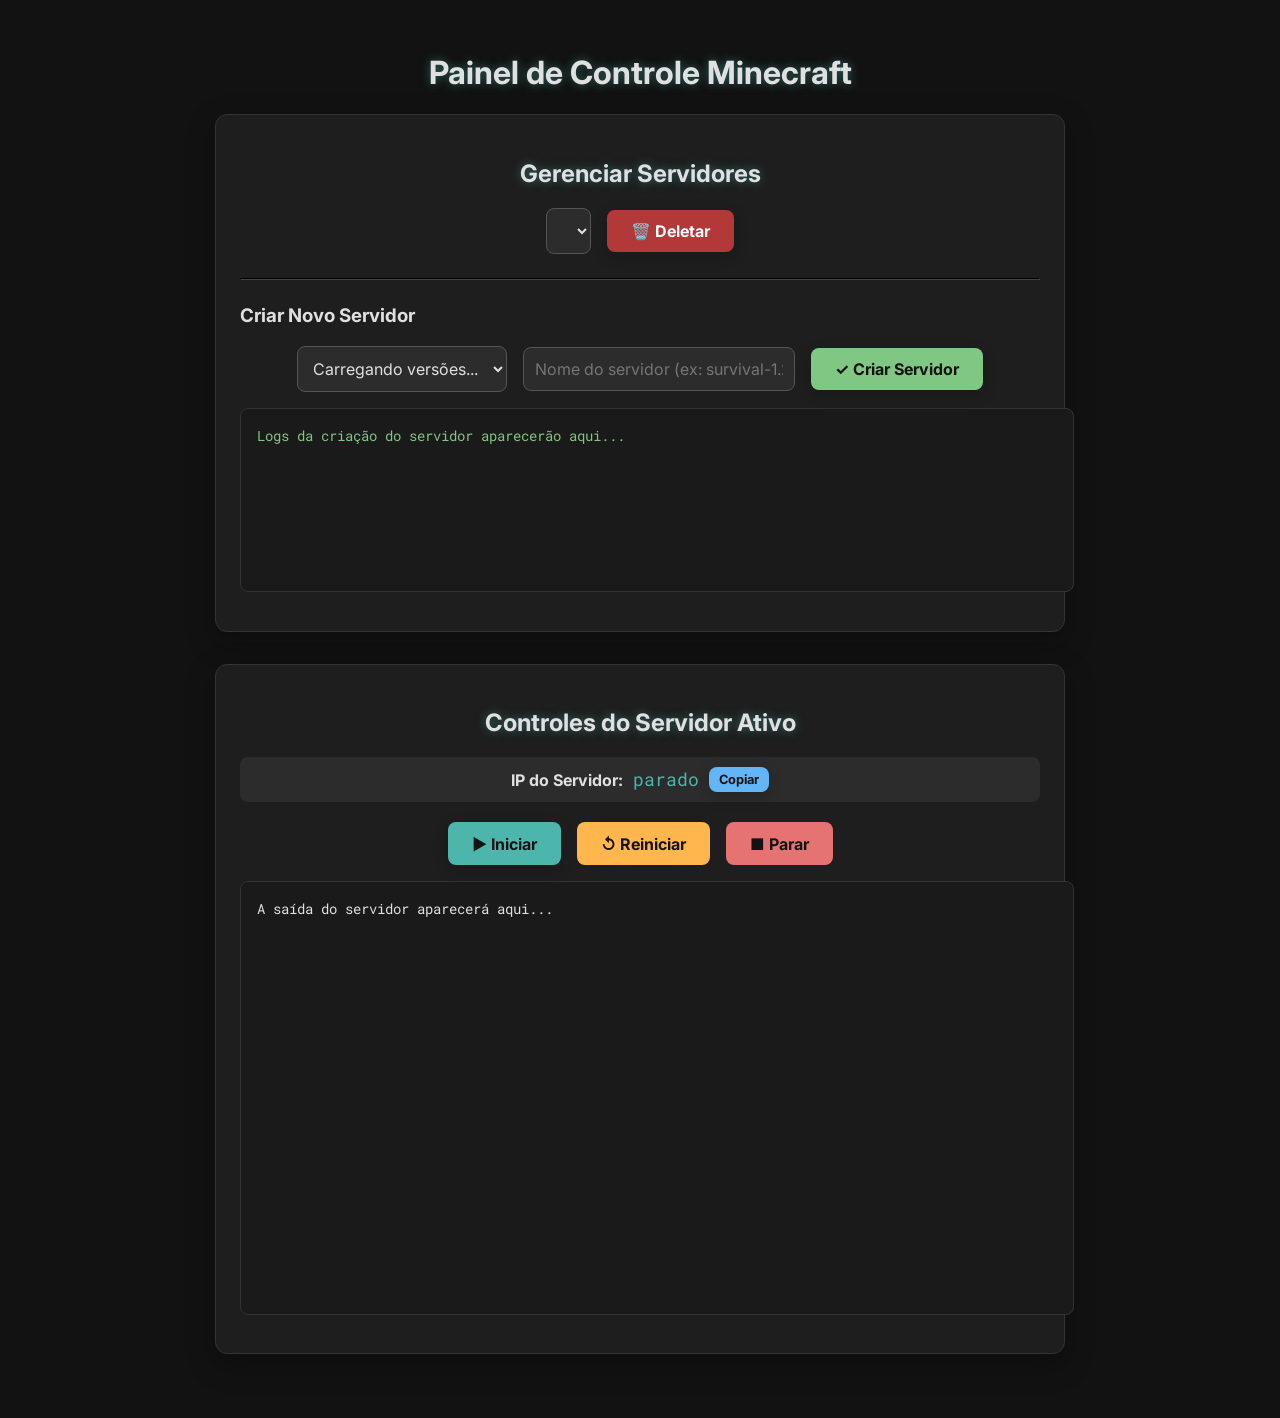
==== public/index.html @ a0e756e5 "Versão inicial do Painel de Controle Minecraft" ====
<!DOCTYPE html>
<html lang="pt-br">
<head>
    <meta charset="UTF-8">
    <meta name="viewport" content="width=device-width, initial-scale=1.0">
    <title>Painel de Controle Minecraft</title>
    <style>
        @import url('https://fonts.googleapis.com/css2?family=Roboto+Mono:wght@400;700&family=Inter:wght@400;700&display=swap');

        :root {
            --background-dark: #121212;
            --background-light: #1E1E1E;
            --text-primary: #E0E0E0;
            --text-secondary: #B0B0B0;
            --border-color: #333;
            --accent-green: #4DB6AC;
            --accent-yellow: #FFB74D;
            --accent-red: #E57373;
            --accent-blue: #64B5F6;
            --accent-green-dark: #121212;
        }

        body {
            font-family: 'Inter', sans-serif;
            background-color: var(--background-dark);
            color: var(--text-primary);
            margin: 0;
            padding: 2rem;
            display: flex;
            flex-direction: column;
            align-items: center;
        }

        h1, h2 {
            text-align: center;
            text-shadow: 0 0 10px rgba(77, 182, 172, 0.5);
        }

        .section {
            background-color: var(--background-light);
            border-radius: 12px;
            padding: 1.5rem;
            margin-bottom: 2rem;
            width: 100%;
            max-width: 800px;
            box-shadow: 0 10px 30px rgba(0, 0, 0, 0.3);
            border: 1px solid var(--border-color);
        }

        #controls, #server-management, #create-form-controls {
            display: flex;
            gap: 1rem;
            margin-bottom: 1rem;
            flex-wrap: wrap;
            justify-content: center;
            align-items: center;
        }

        .control-button, .form-button, .ip-copy-button {
            font-family: 'Inter', sans-serif;
            font-size: 1rem;
            font-weight: 700;
            padding: 0.7rem 1.5rem;
            border: none;
            border-radius: 8px;
            cursor: pointer;
            transition: all 0.3s ease;
            box-shadow: 0 4px 15px rgba(0, 0, 0, 0.2);
        }

        .form-input, .form-select {
            font-family: 'Inter', sans-serif;
            font-size: 1rem;
            padding: 0.7rem;
            border-radius: 8px;
            border: 1px solid #555;
            background-color: #2c2c2c;
            color: var(--text-primary);
        }

        #startButton { background: var(--accent-green); color: var(--accent-green-dark); }
        #startButton:hover { background: #26A69A; }
        #restartButton { background: var(--accent-yellow); color: var(--accent-green-dark); }
        #restartButton:hover { background: #FFA726; }
        #stopButton { background: var(--accent-red); color: var(--accent-green-dark); }
        #stopButton:hover { background: #EF5350; }
        #deleteServerBtn { background: #b33939; color: white; }
        #deleteServerBtn:hover { background: #c84444; }
        #createServerBtn { background: #81C784; color: var(--accent-green-dark); }
        #createServerBtn:hover { background: #66BB6A; }

        .control-button:disabled { background: #455A64; cursor: not-allowed; box-shadow: none; transform: none; }

        #terminal, #creationStatus {
            width: 100%;
            height: 400px;
            background-color: #1A1A1A;
            border: 1px solid var(--border-color);
            border-radius: 8px;
            padding: 1rem;
            overflow-y: scroll;
            white-space: pre-wrap;
            word-wrap: break-word;
            font-family: 'Roboto Mono', monospace;
            font-size: 0.9rem;
            line-height: 1.5;
        }
        
        #creationStatus { height: 150px; color: #81C784; }

        #server-ip-section {
            display: flex;
            align-items: center;
            justify-content: center;
            gap: 10px;
            background-color: #2c2c2c;
            padding: 10px 15px;
            border-radius: 8px;
        }
        #serverIp { font-family: 'Roboto Mono', monospace; font-size: 1.1rem; color: var(--accent-green); }
        .ip-copy-button { font-size: 0.8rem; padding: 5px 10px; background-color: var(--accent-blue); color: var(--accent-green-dark); }

    </style>
</head>
<body>
    <h1>Painel de Controle Minecraft</h1>

    <!-- Seção de Gerenciamento de Servidores -->
    <div class="section">
        <h2>Gerenciar Servidores</h2>
        <div id="server-management">
            <select id="serverSelector" class="form-select" title="Selecione um servidor existente"></select>
            <button id="deleteServerBtn" class="control-button">🗑️ Deletar</button>
        </div>
        <hr style="border-color: #444; margin: 1.5rem 0;">
        <form id="createServerForm">
            <h3>Criar Novo Servidor</h3>
            <div id="create-form-controls">
                <select id="versionSelector" class="form-select" required title="Selecione a versão do Minecraft">
                    <option value="">Carregando versões...</option>
                </select>
                <input type="text" id="serverNameInput" class="form-input" placeholder="Nome do servidor (ex: survival-1.21)" required>
                <button type="submit" id="createServerBtn" class="form-button">✓ Criar Servidor</button>
            </div>
        </form>
        <pre id="creationStatus">Logs da criação do servidor aparecerão aqui...</pre>
    </div>

    <!-- Seção de Controles do Servidor -->
    <div class="section">
        <h2>Controles do Servidor Ativo</h2>
        <div id="server-ip-section">
            <strong>IP do Servidor:</strong> 
            <span id="serverIp">parado</span>
            <button id="copyIpButton" class="ip-copy-button">Copiar</button>
        </div>
        <br>
        <div id="controls">
            <button id="startButton" class="control-button">▶ Iniciar</button>
            <button id="restartButton" class="control-button" disabled>↺ Reiniciar</button>
            <button id="stopButton" class="control-button" disabled>■ Parar</button>
        </div>
        <pre id="terminal">A saída do servidor aparecerá aqui...</pre>
    </div>

    <script src="/socket.io/socket.io.js"></script>
    <script src="script.js"></script>
</body>
</html>
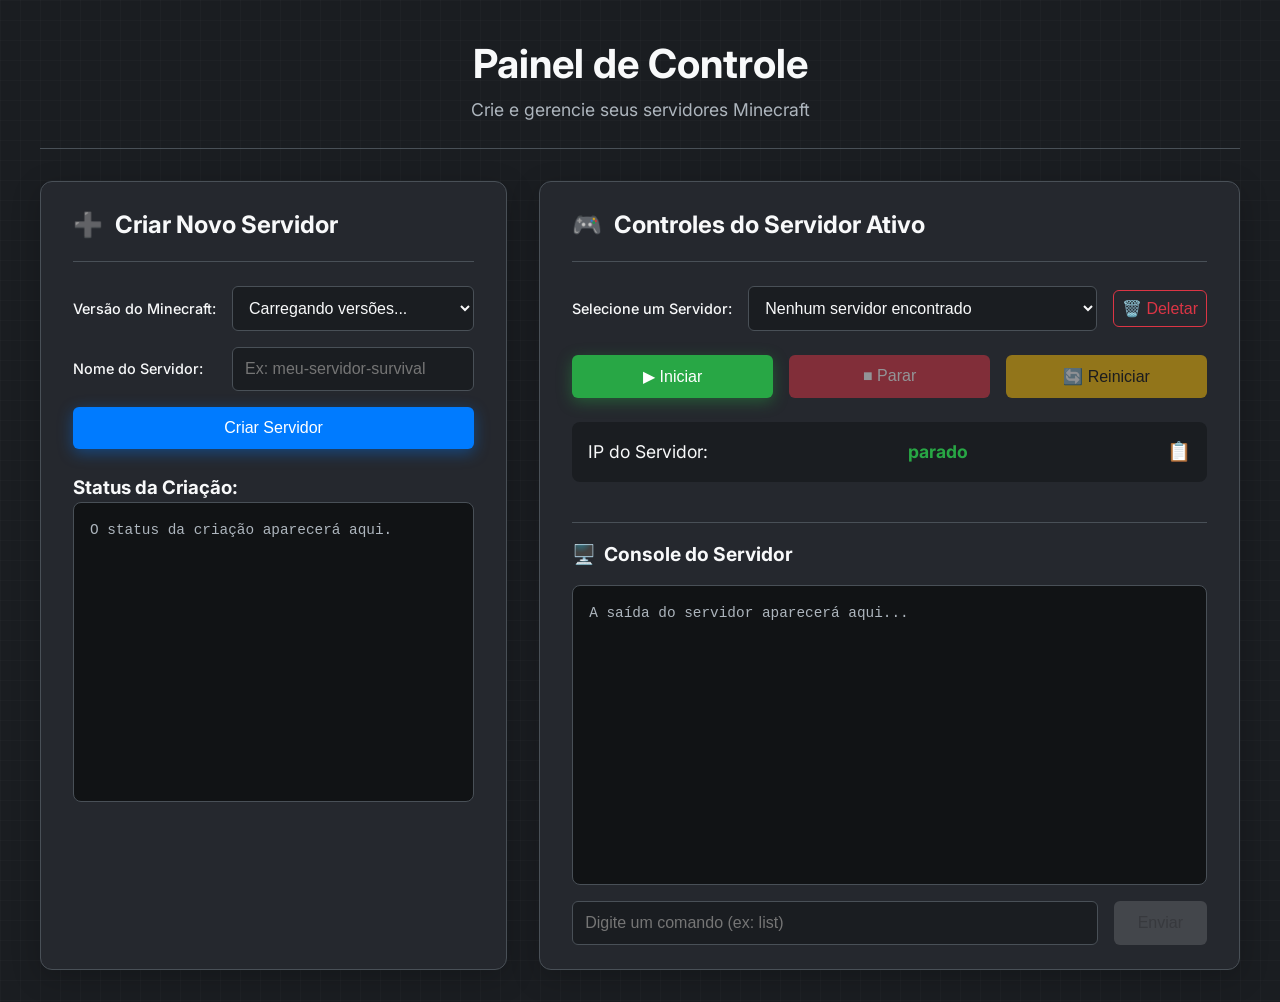
==== commit 4ac1d51d: "Initial commit" ====
--- a/public/index.html
+++ b/public/index.html
@@ -1,168 +1,71 @@
 <!DOCTYPE html>
-<html lang="pt-br">
+<html lang="pt-BR">
 <head>
     <meta charset="UTF-8">
     <meta name="viewport" content="width=device-width, initial-scale=1.0">
-    <title>Painel de Controle Minecraft</title>
-    <style>
-        @import url('https://fonts.googleapis.com/css2?family=Roboto+Mono:wght@400;700&family=Inter:wght@400;700&display=swap');
-
-        :root {
-            --background-dark: #121212;
-            --background-light: #1E1E1E;
-            --text-primary: #E0E0E0;
-            --text-secondary: #B0B0B0;
-            --border-color: #333;
-            --accent-green: #4DB6AC;
-            --accent-yellow: #FFB74D;
-            --accent-red: #E57373;
-            --accent-blue: #64B5F6;
-            --accent-green-dark: #121212;
-        }
-
-        body {
-            font-family: 'Inter', sans-serif;
-            background-color: var(--background-dark);
-            color: var(--text-primary);
-            margin: 0;
-            padding: 2rem;
-            display: flex;
-            flex-direction: column;
-            align-items: center;
-        }
-
-        h1, h2 {
-            text-align: center;
-            text-shadow: 0 0 10px rgba(77, 182, 172, 0.5);
-        }
-
-        .section {
-            background-color: var(--background-light);
-            border-radius: 12px;
-            padding: 1.5rem;
-            margin-bottom: 2rem;
-            width: 100%;
-            max-width: 800px;
-            box-shadow: 0 10px 30px rgba(0, 0, 0, 0.3);
-            border: 1px solid var(--border-color);
-        }
-
-        #controls, #server-management, #create-form-controls {
-            display: flex;
-            gap: 1rem;
-            margin-bottom: 1rem;
-            flex-wrap: wrap;
-            justify-content: center;
-            align-items: center;
-        }
-
-        .control-button, .form-button, .ip-copy-button {
-            font-family: 'Inter', sans-serif;
-            font-size: 1rem;
-            font-weight: 700;
-            padding: 0.7rem 1.5rem;
-            border: none;
-            border-radius: 8px;
-            cursor: pointer;
-            transition: all 0.3s ease;
-            box-shadow: 0 4px 15px rgba(0, 0, 0, 0.2);
-        }
-
-        .form-input, .form-select {
-            font-family: 'Inter', sans-serif;
-            font-size: 1rem;
-            padding: 0.7rem;
-            border-radius: 8px;
-            border: 1px solid #555;
-            background-color: #2c2c2c;
-            color: var(--text-primary);
-        }
-
-        #startButton { background: var(--accent-green); color: var(--accent-green-dark); }
-        #startButton:hover { background: #26A69A; }
-        #restartButton { background: var(--accent-yellow); color: var(--accent-green-dark); }
-        #restartButton:hover { background: #FFA726; }
-        #stopButton { background: var(--accent-red); color: var(--accent-green-dark); }
-        #stopButton:hover { background: #EF5350; }
-        #deleteServerBtn { background: #b33939; color: white; }
-        #deleteServerBtn:hover { background: #c84444; }
-        #createServerBtn { background: #81C784; color: var(--accent-green-dark); }
-        #createServerBtn:hover { background: #66BB6A; }
-
-        .control-button:disabled { background: #455A64; cursor: not-allowed; box-shadow: none; transform: none; }
-
-        #terminal, #creationStatus {
-            width: 100%;
-            height: 400px;
-            background-color: #1A1A1A;
-            border: 1px solid var(--border-color);
-            border-radius: 8px;
-            padding: 1rem;
-            overflow-y: scroll;
-            white-space: pre-wrap;
-            word-wrap: break-word;
-            font-family: 'Roboto Mono', monospace;
-            font-size: 0.9rem;
-            line-height: 1.5;
-        }
-        
-        #creationStatus { height: 150px; color: #81C784; }
-
-        #server-ip-section {
-            display: flex;
-            align-items: center;
-            justify-content: center;
-            gap: 10px;
-            background-color: #2c2c2c;
-            padding: 10px 15px;
-            border-radius: 8px;
-        }
-        #serverIp { font-family: 'Roboto Mono', monospace; font-size: 1.1rem; color: var(--accent-green); }
-        .ip-copy-button { font-size: 0.8rem; padding: 5px 10px; background-color: var(--accent-blue); color: var(--accent-green-dark); }
-
-    </style>
+    <title>Painel de Controle - Servidor Minecraft</title>
+    <link rel="stylesheet" href="style.css">
+    <link rel="icon" href="https://www.minecraft.net/favicon.ico" type="image/x-icon">
 </head>
 <body>
-    <h1>Painel de Controle Minecraft</h1>
+    <div class="container">
+        <header>
+            <h1>Painel de Controle</h1>
+            <p>Crie e gerencie seus servidores Minecraft</p>
+        </header>
 
-    <!-- Seção de Gerenciamento de Servidores -->
-    <div class="section">
-        <h2>Gerenciar Servidores</h2>
-        <div id="server-management">
-            <select id="serverSelector" class="form-select" title="Selecione um servidor existente"></select>
-            <button id="deleteServerBtn" class="control-button">🗑️ Deletar</button>
+        <div class="main-content">
+            <div class="control-box" id="server-creation-box">
+                <h2><span class="icon">➕</span> Criar Novo Servidor</h2>
+                <form id="createServerForm" class="form-grid">
+                    <label for="versionSelector">Versão do Minecraft:</label>
+                    <select id="versionSelector" required>
+                        <option value="">Carregando versões...</option>
+                    </select>
+                    <label for="serverNameInput">Nome do Servidor:</label>
+                    <input type="text" id="serverNameInput" placeholder="Ex: meu-servidor-survival" required pattern="[a-zA-Z0-9_-]+">
+                    <button type="submit" class="action-button create-btn">Criar Servidor</button>
+                </form>
+                <div class="status-box">
+                    <h3>Status da Criação:</h3>
+                    <pre id="creationStatus">O status da criação aparecerá aqui.</pre>
+                </div>
+            </div>
+
+            <div class="control-box" id="active-server-controls">
+                <h2><span class="icon">🎮</span> Controles do Servidor Ativo</h2>
+                <div class="server-selection-grid">
+                    <label for="serverSelector">Selecione um Servidor:</label>
+                    <select id="serverSelector">
+                        <option value="">Nenhum servidor encontrado</option>
+                    </select>
+                    <button id="deleteServerBtn" class="control-button delete-btn" title="Deletar Servidor Selecionado">🗑️ Deletar</button>
+                </div>
+                
+                <div class="button-group">
+                    <button id="startButton" class="control-button start-btn">▶ Iniciar</button>
+                    <button id="stopButton" class="control-button stop-btn" disabled>■ Parar</button>
+                    <button id="restartButton" class="control-button restart-btn" disabled>🔄 Reiniciar</button>
+                </div>
+
+                <div class="ip-display">
+                    <span>IP do Servidor:</span>
+                    <strong id="serverIp">parado</strong>
+                    <button id="copyIpButton" title="Copiar IP">📋</button>
+                </div>
+
+                <!-- Seção do Terminal Movida para Cá -->
+                <div id="terminal-section">
+                    <h3><span class="icon">🖥️</span> Console do Servidor</h3>
+                    <pre id="terminal">A saída do servidor aparecerá aqui...</pre>
+                    <div class="command-box">
+                        <input type="text" id="commandInput" placeholder="Digite um comando (ex: list)" disabled>
+                        <button id="sendCommandBtn" class="action-button" disabled>Enviar</button>
+                    </div>
+                </div>
+            </div>
         </div>
-        <hr style="border-color: #444; margin: 1.5rem 0;">
-        <form id="createServerForm">
-            <h3>Criar Novo Servidor</h3>
-            <div id="create-form-controls">
-                <select id="versionSelector" class="form-select" required title="Selecione a versão do Minecraft">
-                    <option value="">Carregando versões...</option>
-                </select>
-                <input type="text" id="serverNameInput" class="form-input" placeholder="Nome do servidor (ex: survival-1.21)" required>
-                <button type="submit" id="createServerBtn" class="form-button">✓ Criar Servidor</button>
-            </div>
-        </form>
-        <pre id="creationStatus">Logs da criação do servidor aparecerão aqui...</pre>
     </div>
-
-    <!-- Seção de Controles do Servidor -->
-    <div class="section">
-        <h2>Controles do Servidor Ativo</h2>
-        <div id="server-ip-section">
-            <strong>IP do Servidor:</strong> 
-            <span id="serverIp">parado</span>
-            <button id="copyIpButton" class="ip-copy-button">Copiar</button>
-        </div>
-        <br>
-        <div id="controls">
-            <button id="startButton" class="control-button">▶ Iniciar</button>
-            <button id="restartButton" class="control-button" disabled>↺ Reiniciar</button>
-            <button id="stopButton" class="control-button" disabled>■ Parar</button>
-        </div>
-        <pre id="terminal">A saída do servidor aparecerá aqui...</pre>
-    </div>
-
     <script src="/socket.io/socket.io.js"></script>
     <script src="script.js"></script>
 </body>
--- a/public/style.css
+++ b/public/style.css
@@ -0,0 +1,232 @@
+/* --- Reset e Fontes --- */
+@import url('https://fonts.googleapis.com/css2?family=Inter:wght@400;500;700&display=swap');
+
+:root {
+    --bg-color: #1a1d21;
+    --surface-color: #25282e;
+    --primary-color: #007bff;
+    --primary-glow: rgba(0, 123, 255, 0.4);
+    --success-color: #28a745;
+    --success-glow: rgba(40, 167, 69, 0.4);
+    --danger-color: #dc3545;
+    --danger-glow: rgba(220, 53, 69, 0.5);
+    --warning-color: #ffc107;
+    --text-color: #f8f9fa;
+    --text-muted: #adb5bd;
+    --border-color: #495057;
+    --font-family: 'Inter', -apple-system, BlinkMacSystemFont, "Segoe UI", Roboto, Helvetica, Arial, sans-serif;
+}
+
+* {
+    box-sizing: border-box;
+    margin: 0;
+    padding: 0;
+}
+
+body {
+    font-family: var(--font-family);
+    background-color: var(--bg-color);
+    color: var(--text-color);
+    line-height: 1.6;
+    padding: 2rem;
+    background-image: linear-gradient(rgba(255, 255, 255, 0.02) 1px, transparent 1px), linear-gradient(90deg, rgba(255, 255, 255, 0.02) 1px, transparent 1px);
+    background-size: 20px 20px;
+}
+
+/* --- Layout Principal --- */
+.container {
+    max-width: 1200px;
+    margin: 0 auto;
+    display: flex;
+    flex-direction: column;
+    gap: 2rem;
+}
+
+header {
+    text-align: center;
+    border-bottom: 1px solid var(--border-color);
+    padding-bottom: 1.5rem;
+}
+
+header h1 {
+    font-size: 2.5rem;
+    font-weight: 700;
+}
+
+header p {
+    font-size: 1.1rem;
+    color: var(--text-muted);
+}
+
+.main-content {
+    display: grid;
+    grid-template-columns: 1fr 1.5fr;
+    gap: 2rem;
+}
+
+.control-box {
+    background-color: var(--surface-color);
+    border-radius: 12px;
+    padding: 1.5rem 2rem;
+    border: 1px solid var(--border-color);
+    box-shadow: 0 8px 30px rgba(0, 0, 0, 0.2);
+    display: flex;
+    flex-direction: column;
+    gap: 1.5rem;
+}
+
+.control-box h2 {
+    font-size: 1.5rem;
+    border-bottom: 1px solid var(--border-color);
+    padding-bottom: 1rem;
+    display: flex;
+    align-items: center;
+    gap: 0.75rem;
+}
+
+/* --- Formulários e Inputs --- */
+.form-grid, .server-selection-grid {
+    display: grid;
+    gap: 1rem;
+    align-items: center;
+}
+
+.form-grid {
+    grid-template-columns: auto 1fr;
+}
+
+.server-selection-grid {
+     grid-template-columns: auto 1fr auto;
+}
+
+label {
+    font-weight: 500;
+    font-size: 0.9rem;
+}
+
+input[type="text"], select {
+    width: 100%;
+    padding: 0.75rem;
+    background-color: var(--bg-color);
+    border: 1px solid var(--border-color);
+    border-radius: 6px;
+    color: var(--text-color);
+    font-size: 1rem;
+    transition: border-color 0.2s, box-shadow 0.2s;
+}
+
+input[type="text"]:focus, select:focus {
+    outline: none;
+    border-color: var(--primary-color);
+    box-shadow: 0 0 0 3px var(--primary-glow);
+}
+
+/* --- Botões --- */
+.action-button, .control-button {
+    padding: 0.75rem 1.5rem;
+    border: none;
+    border-radius: 6px;
+    font-size: 1rem;
+    font-weight: 500;
+    cursor: pointer;
+    transition: transform 0.1s, box-shadow 0.2s, background-color 0.2s;
+    display: flex;
+    justify-content: center;
+    align-items: center;
+    gap: 0.5rem;
+}
+
+.action-button:hover, .control-button:hover {
+    transform: translateY(-2px);
+}
+
+.action-button:disabled, .control-button:disabled {
+    opacity: 0.5;
+    cursor: not-allowed;
+    transform: none;
+    box-shadow: none;
+}
+
+.create-btn {
+    grid-column: 1 / -1;
+    background-color: var(--primary-color);
+    color: white;
+    box-shadow: 0 4px 15px var(--primary-glow);
+}
+
+.button-group {
+    display: grid;
+    grid-template-columns: repeat(auto-fit, minmax(100px, 1fr));
+    gap: 1rem;
+}
+
+.start-btn { background-color: var(--success-color); color: white; box-shadow: 0 4px 15px var(--success-glow); }
+.stop-btn { background-color: var(--danger-color); color: white; box-shadow: 0 4px 15px var(--danger-glow); }
+.restart-btn { background-color: var(--warning-color); color: #111; }
+.delete-btn { background-color: transparent; border: 1px solid var(--danger-color); color: var(--danger-color); padding: 0.5rem; }
+
+/* --- Seção do Servidor Ativo --- */
+.ip-display {
+    background-color: var(--bg-color);
+    padding: 1rem;
+    border-radius: 8px;
+    display: flex;
+    justify-content: space-between;
+    align-items: center;
+    font-size: 1.1rem;
+}
+
+.ip-display strong { color: var(--success-color); font-weight: 700; }
+#copyIpButton { background: none; border: none; font-size: 1.2rem; cursor: pointer; color: var(--text-muted); }
+
+/* --- Terminal (NOVO LAYOUT) --- */
+#terminal-section {
+    margin-top: 1rem; /* Espaçamento dos controles acima */
+    border-top: 1px solid var(--border-color);
+    padding-top: 1rem;
+}
+
+#terminal-section h3 {
+    margin-bottom: 1rem;
+    font-size: 1.2rem;
+    display: flex;
+    align-items: center;
+    gap: 0.5rem;
+}
+
+pre#terminal, pre#creationStatus {
+    background-color: #111315;
+    border: 1px solid var(--border-color);
+    border-radius: 8px;
+    padding: 1rem;
+    height: 300px; /* Altura fixa para o terminal */
+    overflow-y: auto; /* Permite rolagem */
+    white-space: pre-wrap; /* Quebra de linha */
+    word-wrap: break-word;
+    font-family: 'Menlo', 'Monaco', 'Courier New', monospace;
+    font-size: 0.9rem;
+    color: var(--text-muted);
+}
+
+.command-box {
+    display: grid;
+    grid-template-columns: 1fr auto;
+    gap: 1rem;
+    margin-top: 1rem;
+}
+
+/* --- Responsividade --- */
+@media (max-width: 992px) {
+    .main-content {
+        grid-template-columns: 1fr;
+    }
+    body { padding: 1rem; }
+}
+
+@media (max-width: 480px) {
+    header h1 { font-size: 2rem; }
+    .control-box { padding: 1.5rem; }
+    .button-group, .command-box {
+        grid-template-columns: 1fr;
+    }
+}
